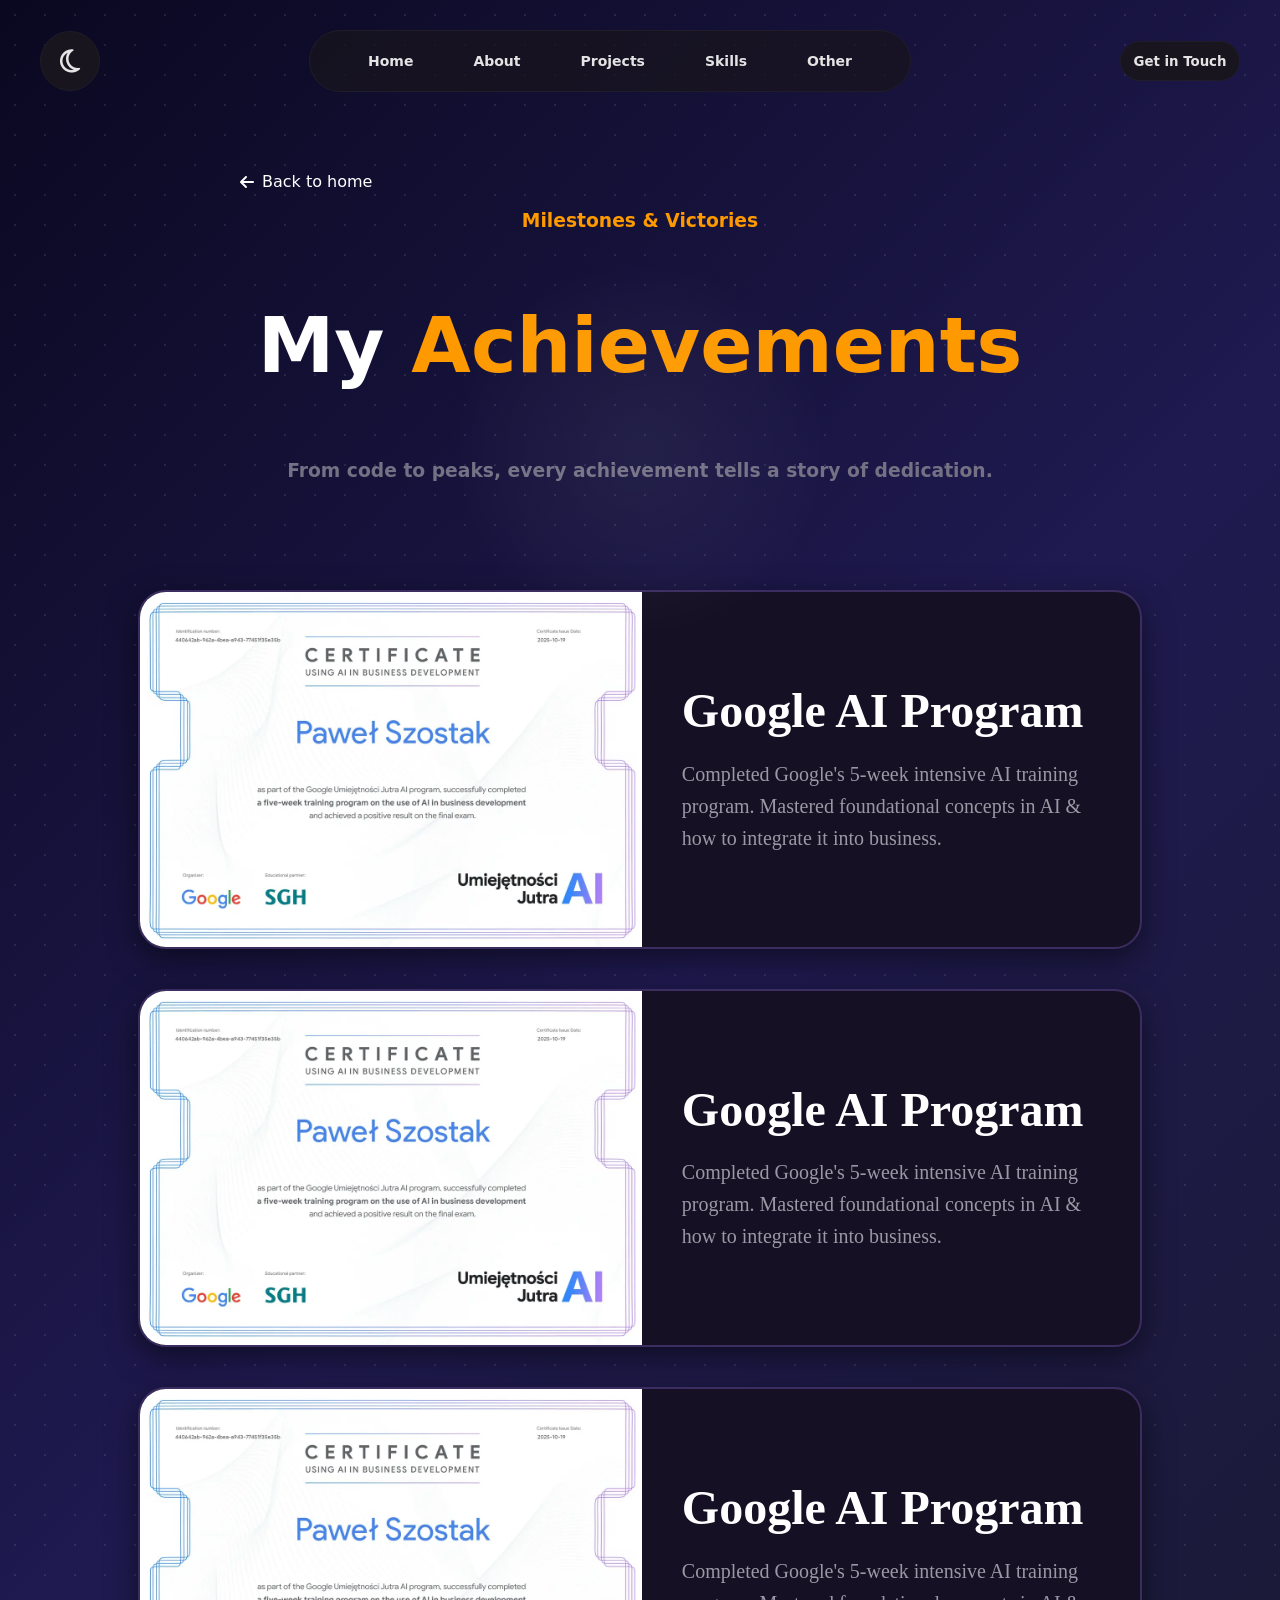
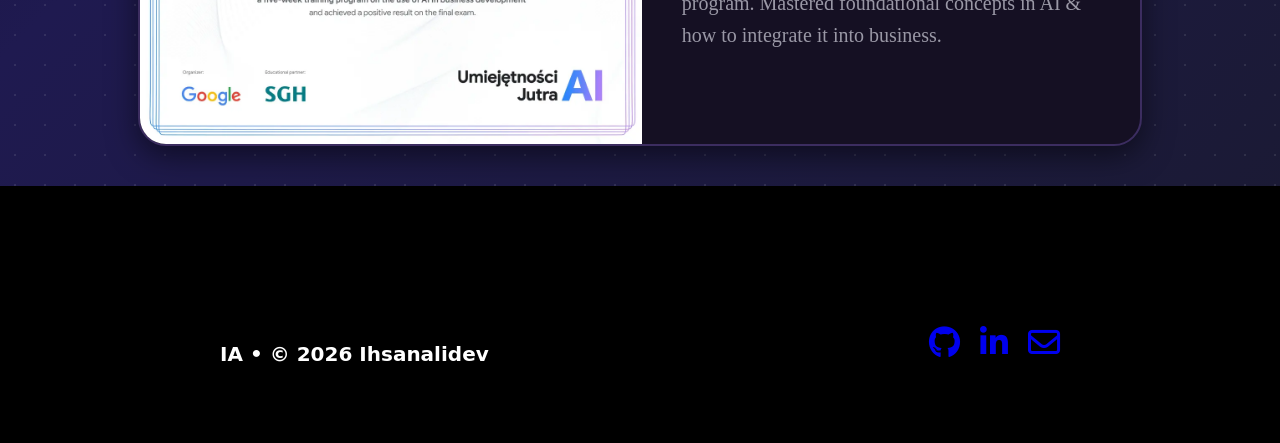
==== achievements.html @ 6170b072 "add page guestbook, achievement, my-links" ====
<!DOCTYPE html>
<html lang="en">
<head>
    <meta charset="UTF-8">
    <meta name="viewport" content="width=device-width, initial-scale=1.0">
    <title>Achievement | Ihsanalidev</title>
    <link rel="stylesheet" href="assets/css/style.css">
    <link rel="stylesheet" href="https://cdnjs.cloudflare.com/ajax/libs/font-awesome/6.5.1/css/all.min.css">
    <link rel="icon" type="image/png" href="assets/img/favicon.png">
</head>
<body>

    <my-header></my-header>
    
    <main>
        <div class="guestbook-title">
            <div class="button-back">
                <a href="index.html">
                    <i class="fa-solid fa-arrow-left"></i>
                    <p class="p-back-to-home">Back to home</p>
                </a>
            </div>
            <h3 class="h3-orange">Milestones & Victories</h3>
            <h1 class="h1-white">My <span class="h1-orange">Achievements</span></h1>
            <h3 class="h3-white">From code to peaks, every achievement tells a story of dedication.</h3>
        </div>

        <div class="achievement-card">
            <div class="achievement-img">
                <img src="assets/img/certificate1.webp" alt="Google AI Program Certificate">
            </div>

            <div class="achievement-content">
                <h1 class="achievement-title">Google AI Program</h1>
                <p class="achievement-desc">
                    Completed Google's 5-week intensive AI training program. 
                    Mastered foundational concepts in AI & how to integrate it into business.
                </p>
            </div>
        </div>

        <div class="achievement-card">
            <div class="achievement-img">
                <img src="assets/img/certificate1.webp" alt="Google AI Program Certificate">
            </div>

            <div class="achievement-content">
                <h1 class="achievement-title">Google AI Program</h1>
                <p class="achievement-desc">
                    Completed Google's 5-week intensive AI training program. 
                    Mastered foundational concepts in AI & how to integrate it into business.
                </p>
            </div>
        </div>

        <div class="achievement-card">
            <div class="achievement-img">
                <img src="assets/img/certificate1.webp" alt="Google AI Program Certificate">
            </div>

            <div class="achievement-content">
                <h1 class="achievement-title">Google AI Program</h1>
                <p class="achievement-desc">
                    Completed Google's 5-week intensive AI training program. 
                    Mastered foundational concepts in AI & how to integrate it into business.
                </p>
            </div>
        </div>
        
    </main>

    <my-footer></my-footer>

    <script src="assets/js/script.js"></script>
</body>
</html>
---- assets/css/style.css ----
/* ====================================================================== root ==================================================== */
:root {
  --primary-color: #160d29;
  --secondary-color: #18151e;
  --third-color: #e4e4e5;
  --forth-color: #201d28;

  --bg-grad-1: #0a0820;
  --bg-grad-2: #1f1a50;
  --bg-grad-3: #1a1a30;
  --dot-color: rgba(255, 255, 255, 0.3); 

  --button-size: 40px;
  --border-radius-circle: 50%;
  --font-family: Inter, system-ui, -apple-system, BlinkMacSystemFont, "Segoe UI", Roboto, sans-serif;
  /* --font-family2: "JetBrains Mono", "Courier New", monospace; */
  --font-family2: monospace;
  --font-size-small: 14px;
  --font-size-medium: 16px;
  --font-size-big: 20px;
  --font-size-header: 40px;
}

  /* 2. KETIKA DIKLIK (Memicu Class .light-mode Lewat JavaScript) */
body.light-mode {
  --primary-color: #DDDAF0;
  --secondary-color: #DDDBF1;
  --third-color: #18151e; 
  --forth-color: #b5b2cd;
  --bg-grad-1: #E2E0F4;
  --bg-grad-2: #ECEAF7;
  --bg-grad-3: #FFFFFF;
  --dot-color: rgba(0, 0, 0, 0.15); 
}

/* body.light-mode {
  --primary-color: #DDDAF0;            
  --secondary-color: #DDDBF1;         
  --third-color: #18151e;             
  --forth-color: #b5b2cd;              
} */

.center-text {
    text-align: center;
    align-items: center;
}
/* ====================================================================== body ==================================================== */
/* body {
    background-color: var(--primary-color);
    margin: 0;
    padding: 0;
} */

body {
    margin: 0;
    padding: 0;
    /* background:  */
        /* radial-gradient(circle, rgba(255,255,255,0.3) 1px, transparent 1px), */
        /* radial-gradient(circle, rgba(255,255,255,0.3) 0.5px, transparent 0.8px), */
        
        /* linear-gradient(135deg, #0f0c29, #302b63, #24243e); */
        /* linear-gradient(135deg, #0a0820, #1f1a50, #1a1a30); */


    background: 
        radial-gradient(circle, var(--dot-color) 0.5px, transparent 0.8px),
        linear-gradient(135deg, var(--bg-grad-1), var(--bg-grad-2), var(--bg-grad-3));


    /* background-size: 60px 60px, 100% 100%; */
    background-size: 30px 30px, 100% 100%;
    min-height: 100vh;
    position: relative;
}

body::before {
    content: '';
    position: fixed;
    width: 400px;
    height: 400px;
    border-radius: 50%;
    /* background: radial-gradient(
        circle, 
        rgba(255, 255, 255, 0.12) 0%, 
        rgba(255, 255, 255, 0.06) 50%,
        transparent 70%
    ); */
    /* background: radial-gradient(
    circle, 
    rgba(255, 255, 255, 0.08) 0%,     
    rgba(255, 255, 255, 0.04) 50%,   
    transparent 70%
    ); */
    background: radial-gradient(
    circle, 
    rgba(255, 255, 255, 0.05) 0%,
    rgba(255, 255, 255, 0.02) 50%,
    transparent 70%
    );
    pointer-events: none;
    transform: translate(-50%, -50%);
    z-index: 9999;
    left: var(--mouse-x, 50%);
    top: var(--mouse-y, 50%);
    /* transition: left 0.1s ease, top 0.1s ease; */
}
/* ====================================================================== header ==================================================== */
/* header {
    display: flex;
    justify-content: space-between;
    padding: 30px 40px;
} */

header {
    display: flex;
    justify-content: space-between;
    align-items: center;
    padding: 30px 40px;
    position: sticky;
    top: 0;
    z-index: 1000;
    /* background-color: var(--primary-color);  */
    background: transparent;
}
/* ====================================================================== button-dark-mode ==================================================== */
.button-dark-mode{
    width: 60px;
    height: 60px;
    background-color: var(--secondary-color);
    border: 1px solid var(--forth-color);
    border-radius: 50%;
    transition: transform 0.5s ease;
    cursor: pointer;
}
.fa-moon {
  color: var(--third-color);
}
.button-dark-mode:hover {
  transform: scale(1.1); 
}


/* ====================================================================== navbar ==================================================== */
/* .navbar-top{
    width: 600px;
    background-color: var(--secondary-color);
    border: 0.1px solid var(--forth-color);
    border-radius: 100px;
} */

.navbar {
    display: flex;   
    justify-content: center; 
    width: auto;
}

.navbar-top {
    width: 600px;
    /* background-color: var(--secondary-color); */
    background-color: rgba(24, 21, 30, 0.75);
    border: 0.1px solid var(--forth-color);
    border-radius: 100px;
}

.navbar-top ul {
    height: 60px;
    list-style: none;
    display: flex;
    justify-content: center;
    gap: 60px;
    margin: 0;
    padding: 0;
    align-items: center;
    cursor: pointer;
}

.navbar-top ul li a {
    text-decoration: none;
    color: var(--third-color);
    font-family: var(--font-family);
    font-weight: bold;
    font-size: var(--font-size-small);
}
.navbar-top ul li a:hover {
    color: white;
}
/* ====================================================================== cta ==================================================== */
/* .cta {
    display: flex;
    gap: 10px;
    width: 120px;
    height: 40px;
    margin: 0;
    padding: 10px;
    justify-content: center;
    align-items: center;
    color: var(--third-color);
    border: 1px solid var(--forth-color);
    border-radius: 50px;
    font-family: var(--font-family);
    font-weight: bold;
    cursor: pointer;
    transition: transform 0.5s ease;
    background-color: var(--secondary-color);
}

.cta:hover {
    color: white;
    transform: scale(1.1); 
} */

.openContactBtn {
    display: flex;
    gap: 10px;
    width: 120px;
    height: 40px;
    margin: 0;
    padding: 10px;
    justify-content: center;
    align-items: center;
    color: var(--third-color);
    border: 1px solid var(--forth-color);
    border-radius: 50px;
    font-family: var(--font-family);
    font-weight: bold;
    cursor: pointer;
    transition: transform 0.5s ease;
    background-color: var(--secondary-color);
}

.openContactBtn:hover {
    color: white;
    transform: scale(1.1); 
}




.modal-overlay {
    display: none; 
    position: fixed;
    top: 0;
    left: 0;
    width: 100%;
    height: 100%;
    background-color: rgba(0, 0, 0, 0.6); 
    backdrop-filter: blur(5px); 
    z-index: 9999; 
    justify-content: center;
    align-items: center;
}

.modal-content {
    background-color: var(--secondary-color);
    color: var(--third-color); 
    padding: 20px;
    border-radius: 16px;
    max-width: 400px;
    width: 100%;
    position: relative;
    border-radius: 50px;
    /* Animasi muncul halus */
    animation: fadeIn 0.3s ease-in-out;
}

.modal-content h2 {
    color: var(--third-color);
    font-weight: bold;
    font-size: 30px;
    font-family: var(--font-family);
}

.modal-content p {
    color: var(--third-color);
    font-family: var(--font-family);
    padding: 0px 0px 20px 0px;
}

.close-btn {
    position: absolute;
    top: 20px;       /* Jarak dari atas cetakan modal */
    right: 20px;     /* Jarak dari kanan cetakan modal (membuatnya ke kanan) */
    font-size: 24px;  /* Memperbesar ukuran tanda silang jika dirasa kekecilan */
    cursor: pointer;
    color: var(--third-color); /* Mengikuti warna teks tema Anda */
    opacity: 0.7;
    transition: opacity 0.2s ease, color 0.2s ease;
    padding: 20px;
}

.modal-options {
    display: flex;
    gap: 10px;
    justify-content: space-around;
    padding: 0px 0px 20px 0px;
}

.card-call {
    width: 120px;
    height: auto;
    border: 1px solid white;
    border-radius: 20px;
    padding: 20px;
    cursor: pointer;
}

.card-call h4 {
    font-size: 16px;
}

.card-call p {
    font-size: 14px;
}

.card-email {
    width: 120px;
    height: auto;
    border: 1px solid white;
    border-radius: 20px;
    padding: 20px;
    cursor: pointer;
}

.card-email h4 {
    font-size: 16px;
}

.card-email p {
    font-size: 14px;
}

@keyframes fadeIn {
    from { opacity: 0; transform: scale(0.95); }
    to { opacity: 1; transform: scale(1); }
}

.email-link {
  text-decoration: none;
  color: inherit;
  display: block;
}

/* ===================================================================== text-gradient ==================================================== */
/* .text-gradient {
    background-image: linear-gradient(to right, #6366f1, #a855f7, #ec4899);
    -webkit-background-clip: text;
    background-clip: text;
    -webkit-text-fill-color: transparent;
    text-fill-color: transparent;
    font-weight: bold;
} */
.my-name {
    display: flex;
    justify-content: center;
    font-family: var(--font-family);
}
.text-shimmer {
    background-image: linear-gradient(
        120deg, 
        #6366f1 30%, 
        rgba(255, 255, 255, 0.8) 40%,
        rgba(255, 255, 255, 0.8) 50%, 
        #a855f7 60%, 
        #ec4899 80%
    );
    
    background-size: 200% auto;
    -webkit-background-clip: text;
    background-clip: text;
    -webkit-text-fill-color: transparent;
    /* text-fill-color: transparent; */
    font-weight: bold;
    animation: shimmer 10s linear infinite;
}

@keyframes shimmer {
    0% {
        background-position: 200% center;
    }
    100% {
        background-position: -200% center;
    }
}
/* ================================================================= scroll-indicator ================================================ */
.scroll-indicator {
    display: flex;
    flex-direction: column;
    align-items: center;   
    justify-content: center;
    gap: 12px;              
    color: rgb(154, 145, 145); 
    font-family: var(--font-family);
    font-size: var(--font-size-small);
    /* font-weight: bold; */
    margin-top: 50px;   
    font-size: 12px;        
    animation: bounce 2s ease-in-out infinite;    
}

@keyframes bounce {
    0%, 100% {
        transform: translateY(0);
    }
    50% {
        transform: translateY(12px);
    }
}
/* =============================================================== about ======================================================== */
/* .about-section {
    padding: 140px;
}

.my-full-name {
    background-color: #232326;
    padding: 20px 40px;
    width: 250px;
    height: 120px;
    border: 1px solid #212027;
    border-radius: 50px;
}
.glow-text {
    color: white;
    text-shadow: 0 0 5px #fff,
               0 0 10px #fff,
               0 0 20px #ffff;
    text-align: center;
    font-family: var(--font-family);
    font-weight: bold;
} */
 .container-about {
    padding: 100px 0px 0px 0px;

    max-width:1000px;
    margin:auto;

    display:grid;
    grid-template-columns: repeat(12, 1fr);
    grid-auto-rows: 180px;
    gap:20px;
}

.card-about {
    background: rgba(255,255,255,0.05);
    backdrop-filter: blur(20px);
    border:1px solid rgba(255,255,255,0.08);
    border-radius:30px;
    padding:10px;
    overflow:hidden;
    transition: .3s;

    font-family: var(--font-family);
}

/* .card-about:hover{
    transform: translateY(-5px);
    border-color:#8b5cf6;
} */

.intro{
    grid-column: span 4;

    background-color: #232326;
    /* padding: 20px 40px; */
    /* width: 250px; */
    /* height: 120px; */
    border: 1px solid #212027;
    border-radius: 50px;


    display: flex;
    flex-direction: column;
    align-items: center;
    justify-content: center;
}

.intro h4 {
    font-size: 20px;   
    color: #ffffff;
    margin-bottom: 8px; 
    font-family: var(--font-family);    
}

.intro p {
    font-size: 16px;   
    color: #a1a1aa;      
    line-height: 1.5;  
    text-align: center;  
    font-family: var(--font-family);  
}

.glow-text {
    color: white;
    text-shadow: 0 0 5px #fff,
               0 0 10px #fff,
               0 0 20px #ffff;
    text-align: center;
    font-family: var(--font-family);
    font-weight: bold;
} 

.top-info{
    background-color: #232326;
    grid-column: span 8;
    text-align: center;
    padding: 20px;
}

.mini-cards {
    padding: 20px;
    display: flex;
    gap: 5px;
    justify-content: space-between;
    font-family: var(--font-family);
}

.mini-card-1{
    height: 200px;
    width: 200px;
    border: 1px solid gray;
    border-radius: 20px;


    transition: transform 0.3s ease, box-shadow 0.3s ease;
}

.mini-card-1:hover {
  transform: translate(-10px, -50px);
  box-shadow: -6px -6px 20px rgba(255, 255, 255, 0.08);
}

.mini-card-1 h4 {
    color: white;
}

.mini-card-1 p {
    color: gray;
    font-size: 12px;
}

.mini-card-2{
    height: 200px;
    width: 200px;
    border: 1px solid gray;
    border-radius: 20px;
    transition: transform 0.3s ease, box-shadow 0.3s ease;
}

.mini-card-2:hover {
  transform: translate(-0px, -50px);
  box-shadow: -6px -6px 20px rgba(255, 255, 255, 0.08);

}

.mini-card-2 h4 {
    color: white;
}

.mini-card-2 p {
    color: gray;
    font-size: 12px;
}

.mini-card-3{
    height: 200px;
    width: 200px;
    border: 1px solid gray;
    border-radius: 20px;
    transition: transform 0.3s ease, box-shadow 0.3s ease;
}

.mini-card-3:hover {
  transform: translate(10px, -50px);
  box-shadow: -6px -6px 20px rgba(255, 255, 255, 0.08);
}

.mini-card-3 h4 {
    color: white;
}

.mini-card-3 p {
    color: gray;
    font-size: 12px;
}

.button-hover-to-read-more {
    border: 1px solid darkmagenta;
    border-radius: 20px;
    font-family: var(--font-family);
    font-size: 8px;
    padding: 10px;
    color: darkmagenta;
}

.mindset{
    padding: 20px;
    background-color: #232326;
    grid-column: span 4;
    grid-row: span 3;
}

.mindset h2{
    color: white;
}

.mindset p{
    color: gray;
}

.profile{
    grid-column: span 4;
    grid-row: span 2;
    padding:0;
}

.profile img{
    width:100%;
    height:100%;
    object-fit:cover;
}

.craft{
    padding: 20px;
    background-color: #232326;
    grid-column: span 4;
    grid-row: span 3;
    color: gray;
}

.craft h2{
    color: white;
    margin-bottom: 20px;
}

.craft p{
    color: gray;
    margin-bottom: 20px;
}

/* .location{
    background-color: #232326;
    grid-column: span 4;
    grid-row: span 1;
    color: gray;
} */
.location {
  position: relative;
  overflow: hidden;
  border-left: 3px solid #a78bfa;
  padding: 20px 28px;

  
  background-color: #232326;
    grid-column: span 4;
    grid-row: span 1;
    color: gray;
}

.location-map-bg {
  position: absolute;
  inset: 0;
  background-image: url('https://upload.wikimedia.org/wikipedia/commons/thumb/8/80/World_map_-_low_resolution.svg/1200px-World_map_-_low_resolution.svg.png');
  background-size: 200%;
  background-position: 72% 55%;
  opacity: 0.15;
  filter: grayscale(1) invert(1);
  pointer-events: none;
}

.location-content {
  position: relative;
  font-family: monospace;
}

.location h2 {
  font-size: 20px;
  font-weight: 700;
  color: #ffffff;
  letter-spacing: 1.5px;
  margin: 0 0 6px;
}

.location-coords {
  font-size: 13px;
  color: #9ca3af;
  margin: 0 0 6px;
}

.location-tz {
  font-size: 13px;
  color: #a78bfa;
  margin: 0;
}






/* mobile */
@media(max-width:900px){
    .container{
        grid-template-columns:1fr;
        grid-auto-rows:auto;
    }

    .card{
        grid-column: span 1 !important;
        grid-row: span 1 !important;
        min-height:250px;
    }
}
/* ============== marquee / infinite scroll ============== */
.tech-stack {
  width: 100%;
  padding: 10px 0;
  margin: 50px 0px;
  background: #0d1117;
  overflow: hidden;
}

.marquee {
  width: 100%;
  overflow: hidden;
  position: relative;
}

.marquee-content {
  display: flex;
  width: max-content;
  gap: 50px;
  animation: scrollLeft 20s linear infinite;
}

.item {
  display: flex;
  align-items: center;
  gap: 10px;
  color: white;
  font-weight: 600;
  white-space: nowrap;
}

.item img {
  width: 10px;
  height: 10px;
  object-fit: contain;
}

/* animasi */
@keyframes scrollLeft {
  from {
    transform: translateX(0);
  }
  to {
    transform: translateX(-50%);
  }
}

.marquee::before,
.marquee::after {
  content: "";
  position: absolute;
  top: 0;
  width: 80px;
  height: 100%;
  z-index: 2;
}

.marquee::before {
  left: 0;
  background: linear-gradient(to right, #0d1117, transparent);
}

.marquee::after {
  right: 0;
  background: linear-gradient(to left, #0d1117, transparent);
}
/* ============== ping dot ============== */
.ping-dot {
  width: 12px;
  height: 12px;
  background: #00d26a;
  border-radius: 50%;
  position: relative;
  display: inline-block;
  margin: 0px 10px 0px 0px;
}

/* lingkaran luar */
.ping-dot::before {
  content: "";
  position: absolute;
  inset: 0;
  border-radius: 50%;
  background: rgba(0, 210, 106, 0.5);
  animation: pulse 1.8s infinite;
}

/* animasi */
@keyframes pulse {
  0% {
    transform: scale(1);
    opacity: 0.8;
  }

  70% {
    transform: scale(3);
    opacity: 0;
  }

  100% {
    transform: scale(3);
    opacity: 0;
  }
}

/* ============== 3D Carousel ============== */
#cx-wrap {
  display: flex;
  flex-direction: column;
  align-items: center;
  gap: 16px;
  padding: 2rem;
}

#cx-stage {
  position: relative;
  width: 100px;
  height: 140px;
  perspective: 800px;
}

.cx-card {
  position: absolute;
  inset: 0;
  border-radius: 16px;
  overflow: hidden;
  border: 2px solid transparent;
  transition: all 0.6s ease;
}

.cx-card img {
  width: 100%;
  height: 100%;
  object-fit: cover;
  filter: brightness(0.75);
  display: block;
}

.cx-card .cx-label {
  position: absolute;
  bottom: 0; left: 0; right: 0;
  padding: 10px 14px 14px;
  background: linear-gradient(transparent, rgba(0,0,0,0.85));
  color: #fff;
  font-size: 15px;
  font-weight: 600;
  text-transform: uppercase;
  letter-spacing: 1px;
}

.cx-card.cx-center {
  transform: translateX(0) scale(1);
  opacity: 1;
  z-index: 3;
  border-color: #a78bfa;
}

.cx-card.cx-left {
  transform: translateX(-70px) scale(0.82) translateZ(-60px) rotateY(18deg);
  opacity: 0.5;
  z-index: 2;
}

.cx-card.cx-right {
  transform: translateX(70px) scale(0.82) translateZ(-60px) rotateY(-18deg);
  opacity: 0.5;
  z-index: 2;
}

.cx-card.cx-hide {
  transform: scale(0.6) translateZ(-120px);
  opacity: 0;
  z-index: 1;
}

#cx-dots {
  display: flex;
  gap: 8px;
}

.cx-dot {
  width: 7px;
  height: 7px;
  border-radius: 50%;
  background: rgba(167,139,250,0.2);
  border: 1.5px solid rgba(167,139,250,0.5);
  cursor: pointer;
  transition: all 0.3s;
}

.cx-dot.cx-on {
  background: #a78bfa;
  transform: scale(1.3);
}

#cx-bar-wrap {
  width: 160px;
  height: 3px;
  background: rgba(167,139,250,0.2);
  border-radius: 2px;
  overflow: hidden;
}

#cx-bar {
  height: 100%;
  width: 0%;
  background: #a78bfa;
  border-radius: 2px;
}

#cx-controls {
  display: flex;
  gap: 10px;
}

#cx-controls button {
  width: 36px;
  height: 36px;
  border-radius: 50%;
  border: 1px solid rgba(167,139,250,0.4);
  background: transparent;
  color: #a78bfa;
  font-size: 16px;
  cursor: pointer;
}

#cx-controls button:hover {
  background: rgba(167,139,250,0.15);
}


/* =============================================================== projects ======================================================== */
.projects-section {
    font-family: var(--font-family);
    color: var(--third-color);
    padding: 80px;
}

.container-cards {
    display: grid;
    grid-template-columns: 1fr 1fr;
    gap: 40px;
}

.project-title {
    text-align: center;
    color: var(--third-color);
}

.name-card-mono {
    font-family: var(--font-family2);
    color: var(--third-color);
}

.card-1 {
    display: flex;
    flex-direction: column;
    align-items: center;
    justify-content: space-between;

    box-sizing: border-box;
    min-width: 450px;
    min-height: 350px; /* ganti dari height */
    padding: 40px;

    background: linear-gradient(135deg, #e67e22, #d35400);
    border-radius: 40px;
    color: white;
    border: 3px solid #1a1a1a;
}

.card-text {
    font-family: var(--font-family);
    font-size: 18px;
    /* text-align: center;         */
    margin: 0 0 15px 0;


    width: 100%;
    overflow-wrap: break-word;
}

.img-project1 {
    /* width: 400px;
    height: 300px; */
    width: 100%;
    max-width: 100%;
    height: auto;
    object-fit: contain;
    transition: transform 0.7s ease;


    align-items: center;
    transition: transform 0.7s ease;
}

.img-project1:hover {
    transform: scale(1.1);
}

.img-project2 {
    /* width: 400px;
    height: 300px; */
    width: 100%;
    max-width: 100%;
    height: auto;
    object-fit: contain;
    transition: transform 0.7s ease;


    align-items: center;
    transition: transform 0.7s ease;
    border-radius: 20px;
}

.img-project2:hover {
    transform: scale(1.1);
}

.img-project3 {
    /* width: 400px;
    height: 300px; */
    width: 100%;
    max-width: 100%;
    height: auto;
    object-fit: contain;
    transition: transform 0.7s ease;


    align-items: center;
    transition: transform 0.7s ease;
    border-radius: 20px;
}

.img-project3:hover {
    transform: scale(1.1);
}

.img-project4 {
    /* width: 400px;
    height: 300px; */
    width: 100%;
    max-width: 100%;
    height: auto;
    object-fit: contain;
    transition: transform 0.7s ease;


    align-items: center;
    transition: transform 0.7s ease;
    border-radius: 20px;
}

.img-project4:hover {
    transform: scale(1.1);
}

.img-project7 {
    /* width: 400px;
    height: 300px; */
    width: 100%;
    max-width: 100%;
    height: auto;
    object-fit: contain;
    transition: transform 0.7s ease;


    align-items: center;
    transition: transform 0.7s ease;
    border-radius: 20px;
}

.img-project7:hover {
    transform: scale(1.1);
}

.tech-stack-project{
    display: flex;
    flex-wrap: wrap;
    margin: 20px 0;
    padding: 10px;
    /* border: 1px solid gray; */
    border-radius: 50px;
    /* background-color: rgba(24, 21, 30, 0.75); */
    gap: 5px;
}

.tech-stack-project span {
    font-family: var(--font-family2);
    font-size: var(--font-size-small);
    color: lightgray;
    padding: 6px 16px; 
    border: 1px solid var(--forth-color); 
    border-radius: 50px; 
    background-color: rgba(24, 21, 30, 0.75);
    display: inline-block;
}

.card-2 {
    /* width: 450px;
    height: 350px;
    padding: 10px;
    border-radius: 30px;
    border: 1px solid white;

    background: linear-gradient(135deg, #16a085, #12876f); 
    border-radius: 40px; 
    padding: 40px;  
    color: white;    
    border: 3px solid #1a1a1a;
    box-shadow: 0 4px 6px rgba(0, 0, 0, 0.1); */
    
    display: flex;
    flex-direction: column;
    align-items: center;
    justify-content: space-between;

    box-sizing: border-box;
    min-width: 450px;
    min-height: 350px; /* ganti dari height */
    padding: 40px;

    background: linear-gradient(135deg, #16a085, #12876f); 
    border-radius: 40px;
    color: white;
    border: 3px solid #1a1a1a;

}
.card-3 {
    /* width: 450px;
    height: 350px;
    padding: 10px;
    border-radius: 30px;
    border: 1px solid white;

    background: linear-gradient(135deg, #a55eea, #fd79a8);
    border-radius: 40px;
    padding: 40px;
    color: white;
    border: 3px solid #1a1a1a;  */

    display: flex;
    flex-direction: column;
    align-items: center;
    justify-content: space-between;

    box-sizing: border-box;
    min-width: 450px;
    min-height: 350px; /* ganti dari height */
    padding: 40px;

    background: linear-gradient(135deg, #a55eea, #fd79a8);
    border-radius: 40px;
    color: white;
    border: 3px solid #1a1a1a;

}
.card-4 {
    /* width: 450px;
    height: 350px;
    padding: 10px;
    border-radius: 30px;
    border: 1px solid white;

    background: linear-gradient(135deg, #0984e3, #00cec9);
    border-radius: 40px;
    padding: 40px;
    color: white;
    border: 3px solid #1a1a1a; */

    display: flex;
    flex-direction: column;
    align-items: center;
    justify-content: space-between;

    box-sizing: border-box;
    min-width: 450px;
    min-height: 350px; /* ganti dari height */
    padding: 40px;

    background: linear-gradient(135deg, #0984e3, #00cec9);
    border-radius: 40px;
    color: white;
    border: 3px solid #1a1a1a;
}

.card-5 {
    /* width: 450px;
    height: 350px;
    padding: 10px;
    border-radius: 30px;
    border: 1px solid white;

    background: linear-gradient(135deg, #0984e3, #00cec9);
    border-radius: 40px;
    padding: 40px;
    color: white;
    border: 3px solid #1a1a1a; */

    display: flex;
    flex-direction: column;
    align-items: center;
    justify-content: space-between;

    box-sizing: border-box;
    min-width: 450px;
    min-height: 350px; /* ganti dari height */
    padding: 40px;

    background: linear-gradient(135deg, #e67e22, #d35400);
    border-radius: 40px;
    color: white;
    border: 3px solid #1a1a1a;
}

.card-6 {
    /* width: 450px;
    height: 350px;
    padding: 10px;
    border-radius: 30px;
    border: 1px solid white;

    background: linear-gradient(135deg, #0984e3, #00cec9);
    border-radius: 40px;
    padding: 40px;
    color: white;
    border: 3px solid #1a1a1a; */

    display: flex;
    flex-direction: column;
    align-items: center;
    justify-content: space-between;

    box-sizing: border-box;
    min-width: 450px;
    min-height: 350px; /* ganti dari height */
    padding: 40px;

    background: linear-gradient(135deg, #16a085, #12876f); 
    border-radius: 40px;
    color: white;
    border: 3px solid #1a1a1a;
}

.card-7 {
    /* width: 450px;
    height: 350px;
    padding: 10px;
    border-radius: 30px;
    border: 1px solid white;

    background: linear-gradient(135deg, #0984e3, #00cec9);
    border-radius: 40px;
    padding: 40px;
    color: white;
    border: 3px solid #1a1a1a; */

    display: flex;
    flex-direction: column;
    align-items: center;
    justify-content: space-between;

    box-sizing: border-box;
    min-width: 450px;
    min-height: 350px; /* ganti dari height */
    padding: 40px;

    background: linear-gradient(135deg, #a55eea, #fd79a8);
    border-radius: 40px;
    color: white;
    border: 3px solid #1a1a1a;
}

/* .explore-my-github {
    display: flex;
    justify-content: center;
    align-items: center;  
    gap: 12px;

    padding: 40px;
    font-family: var(--font-family);
    font-size: 18px;
    transition: transform 20s ease;
    cursor: pointer;
}

.explore-my-github:hover i {
    transform: translate(4px, -4px);
} */

.explore-my-github {
    display: flex;             
    justify-content: center;   
    align-items: center;       
    padding: 40px;
}

.explore-my-github a {
    display: flex;
    align-items: center;
    gap: 12px; 
    
    font-family: var(--font-family);
    font-size: 18px;
    color: var(--third-color); 
    text-decoration: none;    
    cursor: pointer;
    
    /* transition: transform 30s ease;  */
    /* transition: transform 0.5s cubic-bezier(0.25, 1, 0.5, 1); */
    transition: transform 0.8s cubic-bezier(0.7, 0, 0.3, 1);

    will-change: transform;
    -webkit-font-smoothing: antialiased;
    backface-visibility: hidden;
}

.explore-my-github a:hover i {
    /* transform: translate(6px, -6px);  */
    transform: translate(5px, -5px); 
}

.explore-my-github a p {
    margin: 0;
}

/* ============================================================= 3D Sphere ====================================================*/
html {
  scroll-behavior: smooth;
}

.sphere-container {
  width: 500px;
  height: 500px;
  margin: auto;
  display: flex;
  justify-content: center;
  align-items: center;
}

#myCanvas {
  width: 100%;
  height: 100%;
}

#tags {
  visibility: hidden;
  position: absolute;
}

#tags img {
  width: 30px;
  height: 30px;
}
/* ================================================================== skills =========================================================== */
.skills-section {
    font-family: var(--font-family);
    color: white;
    padding: 80px;
}
/* ================================================================== other =========================================================== */
.other-section {
    font-family: var(--font-family);
    color: white;
    padding: 80px;
}

.cards3 {
    display: grid;
    grid-template-columns: 1fr 1fr 1fr;
    justify-content: space-evenly;
    gap: 40px;
    padding: 60px 0;
}

.cards3 a {
    font-style: none;
    text-decoration: none;
    color: white;
}

.guestbook-card {
    border: 1px solid gray;
    padding: 20px;
    background-color: rgba(24, 21, 30, 0.75);
    border-radius: 30px;
    transition: transform 0.5s ease;
}

.guestbook-card:hover {
    transform: scale(1.2);
}

.achievements-card {
    border: 1px solid gray;
    padding: 20px;
    background-color: rgba(24, 21, 30, 0.75);
    border-radius: 30px;
    transition: transform 0.5s ease;
}

.achievements-card:hover {
    transform: scale(1.2);
}

.mylink-card {
    border: 1px solid gray;
    padding: 20px;
    background-color: rgba(24, 21, 30, 0.75);
    border-radius: 30px;
    transition: transform 0.5s ease;
}

.mylink-card:hover {
    transform: scale(1.2);
}

.icon-card1 {
    background-color: #0a0a0f;
    text-align: center;
    border-radius: 20px;
    border: 2px solid #9d4cff;
    padding: 20px;
    width: fit-content;
    justify-self: center;
}

.icon-card2 {
    background-color: #0a0a0f;
    text-align: center;
    border-radius: 20px;
    border: 2px solid #ff8400;
    padding: 20px;
    width: fit-content;
    justify-self: center;
}

.icon-card3 {
    background-color: #0a0a0f;
    text-align: center;
    border-radius: 20px;
    border: 2px solid #00a1ee;
    padding: 20px;
    width: fit-content;
    justify-self: center;
}

.card1 {
    color: #9d4cff;
    text-align: center;
}

.card2 {
    color: #ff8400;
    text-align: center;
}

.card3 {
    color: #00a1ee;
    text-align: center;
}

.description-card1 {
    text-align: center;
}

.description-card2 {
    text-align: center;
}

.description-card3 {
    text-align: center;
}
/* ================================================================== footer =========================================================== */
.container-footer {
    display: flex;
    justify-content: space-around;
    gap: 80px;
    background-color: black;
    padding: 120px 40px 40px 40px;
}
.text-copyright {
    padding: 20px;
}

.footer-text {
    font-family: var(--font-family);
    font-size: var(--font-size-big);
    color: white;
}

.icon-footer {
    display: flex;
    padding: 20px;
    color: white;
    justify-content: space-around;
    gap: 20px;
    transition: transform 0.5s ease;
}

.fa-github:hover {
    transform: scale(1.1);
}

.fa-linkedin-in:hover {
    transform: scale(1.1);
}

.fa-envelope:hover {
    transform: scale(1.1);
}

/* ================================================================== guestbook =========================================================== */
/* .guestbook-title {
    padding: 50px 40px; 
    text-align: center; 
    color: var(--third-color); 
    font-family: var(--font-family);
} */

.guestbook-title {
    padding: 50px 40px; 
    text-align: center; 
    color: var(--third-color); 
    font-family: var(--font-family);
    display: flex;
    flex-direction: column;
}

.button-back {
    display: flex;
}

.button-back a {
    display: flex;  
    flex-direction: row;
    align-items: center; 
    gap: 8px;          
    
    text-decoration: none; 
    color: white;
}

.button-back p {
    margin: 0;
    color: white;
}

.guestbook-title a {
    text-decoration: none;  
    align-self: flex-start;  
    text-align: left;
    padding-left: 200px;    
}

.h3-purple {
    color: #6A3EBC;
    padding: 0px 0px 0px 0px;
    font-family: var(--font-family);
}

.h1-white {
    color: white;
    font-size: 77px;
    font-family: var(--font-family);
}

.h1-purple {
    color: #6A3EBC;
    font-size: 77px;
    font-family: var(--font-family);
}

.h3-white {
    color: #747185;
    font-family: var(--font-family);
}

.div-signin {
    display: flex; 
    flex-direction: column;
    margin: 0px auto;    
    width: 800px;
    height: 200px;
    background-color: #201937;
    border: 2px solid #3C2D60;
    border-radius: 20px;
    justify-content: center; 
    align-items: center;  
    gap: 15px;      
}

.wrapper-tombol {
    display: flex;
    flex-direction: row; 
    gap: 20px;
}

.signin-github, .signin-google {
    display: inline-flex; 
    padding: 15px 30px; 
    align-items: center;  
    gap: 10px;          
    color: white;       
    border: 1px solid black;
    border-radius: 10px;
    background-color: #191721;
    cursor: pointer;
}

.signin-github h4, .signin-google h4 {
    margin: 0;
}

.comment-section {
    display: flex;
    flex-direction: column;
    gap: 20px;             
    width: 800px;
    margin: 50px auto;    
}

.comment-1, .comment-2, .comment-3, .comment-4 {
    display: flex;
    flex-direction: row;     
    align-items: flex-start;  
    gap: 20px;             
    background-color: #151023; 
    border: 2px solid #3C2D60; 
    border-radius: 20px;
    padding: 20px;
    
    transition: background-color 0.3s ease, box-shadow 0.3s ease;
}

.comment-1:hover, .comment-2:hover, .comment-3:hover, .comment-4:hover {
    background-color: #251b3d; 
    border-color: #523e82; 
    
    box-shadow: 0px 0px 25px 2px rgba(110, 67, 219, 0.4);
}

.namedate-comment {
    display: flex;
    flex-direction: column;  
    gap: 10px;               
    width: 100%;           
}

/* 4. BARIS NAMA & TANGGAL */
.name-date {
    display: flex;
    flex-direction: row;     
    align-items: center;     
    gap: 15px;        
}

.name-date h4, 
.name-date h5, 
.user-comment p {
    margin: 0;              
    text-align: left;        
}

.name-date h4 {
    font-size: 1.1rem;
    font-weight: bold;
}

.h5-comment {
    font-size: 0.85rem;
    color: #75747A !important; 
}

.color-comment {
    color: #C8C8CB;
}

.img-template {
    width: 50px;
    height: 50px;
    border-radius: 50%; 
    overflow: hidden; 
    flex-shrink: 0;     
}

.img-template img {
    width: 100%;
    height: 100%;
    object-fit: cover; 
}
/* ================================================================== achievements =========================================================== */
.h3-orange {
    color: #FE9A00;
    padding: 0px 0px 0px 0px;
    font-family: var(--font-family);
}

.h1-orange {
    color: #FE9A00;
    font-size: 77px;
    font-family: var(--font-family);
}

.achievement-card {
    display: flex;
    flex-direction: row;      
    align-items: center;      
    background-color: #151023; 
    border: 2px solid #3C2D60;  
    border-radius: 28px; 
    width: 1000px;           
    max-width: 100%;
    margin: 40px auto;    
    overflow: hidden;         
    box-shadow: 0px 10px 30px rgba(0, 0, 0, 0.5);
}

.achievement-img {
    flex: 1.2;              
    width: 100%;
    height: 100%;
    display: flex;
}

.achievement-img img {
    width: 100%;
    height: auto;
    object-fit: cover;     
    display: block;
}

.achievement-content {
    flex: 1;               
    padding: 40px;        
    display: flex;
    flex-direction: column;  
    gap: 20px;             
    text-align: left;    
}

.achievement-title {
    color: #ffffff;         
    font-size: 3rem;       
    font-weight: 700;
    margin: 0;              
    line-height: 1.1;      
}

/* STYLE DESKRIPSI */
.achievement-desc {
    color: #9A98A6;          
    font-size: 1.25rem;   
    line-height: 1.6;       
    margin: 0;              
}

.achievement-card {
    transition: transform 0.3s ease, box-shadow 0.3s ease, border-color 0.3s ease;
}

.achievement-card:hover {
    transform: translateY(-5px); 
    border-color: #523e82;    
    box-shadow: 0px 15px 35px rgba(110, 67, 219, 0.25);
}
/* ================================================================== my-links =========================================================== */
/* .social-list-container {
    display: flex;
    flex-direction: column;
    gap: 16px; 
    width: 850px; 
    max-width: 90%; 
} */
.social-list-container {
    display: flex;
    flex-direction: column;
    gap: 16px;
    width: 850px; 
    max-width: 90%; 

    margin: 40px auto; 
}

.social-link-item {
    display: flex;
    flex-direction: row;
    justify-content: space-between; 
    align-items: center;
    background-color: #151023; 
    border: 1px solid #1f1a30;
    border-radius: 20px;
    padding: 16px 24px;
    text-decoration: none; 

    transition: background-color 0.3s ease, border-color 0.3s ease, transform 0.2s ease;
}

.social-left-content {
    display: flex;
    flex-direction: row;
    align-items: center;
    gap: 20px; 
}

.icon-badge {
    display: flex;
    justify-content: center;
    align-items: center;
    width: 48px;
    height: 48px;
    border: 2px solid #00a2ff; 
    border-radius: 14px; 
    background-color: transparent;
    color: #00a2ff;
    font-size: 1.4rem; 
}

.social-name {
    color: #ffffff;
    font-size: 1.6rem;
    font-weight: 600;
    letter-spacing: 0.5px;
}

.icon-redirect {
    color: #5c596b; 
    font-size: 1.1rem;
    transition: color 0.3s ease;
}

.social-link-item:hover {
    background-color: #1c1530; 
    border-color: #31274c; 
    transform: translateX(4px); 
}

.social-link-item:hover .icon-redirect {
    color: #ffffff; 
}
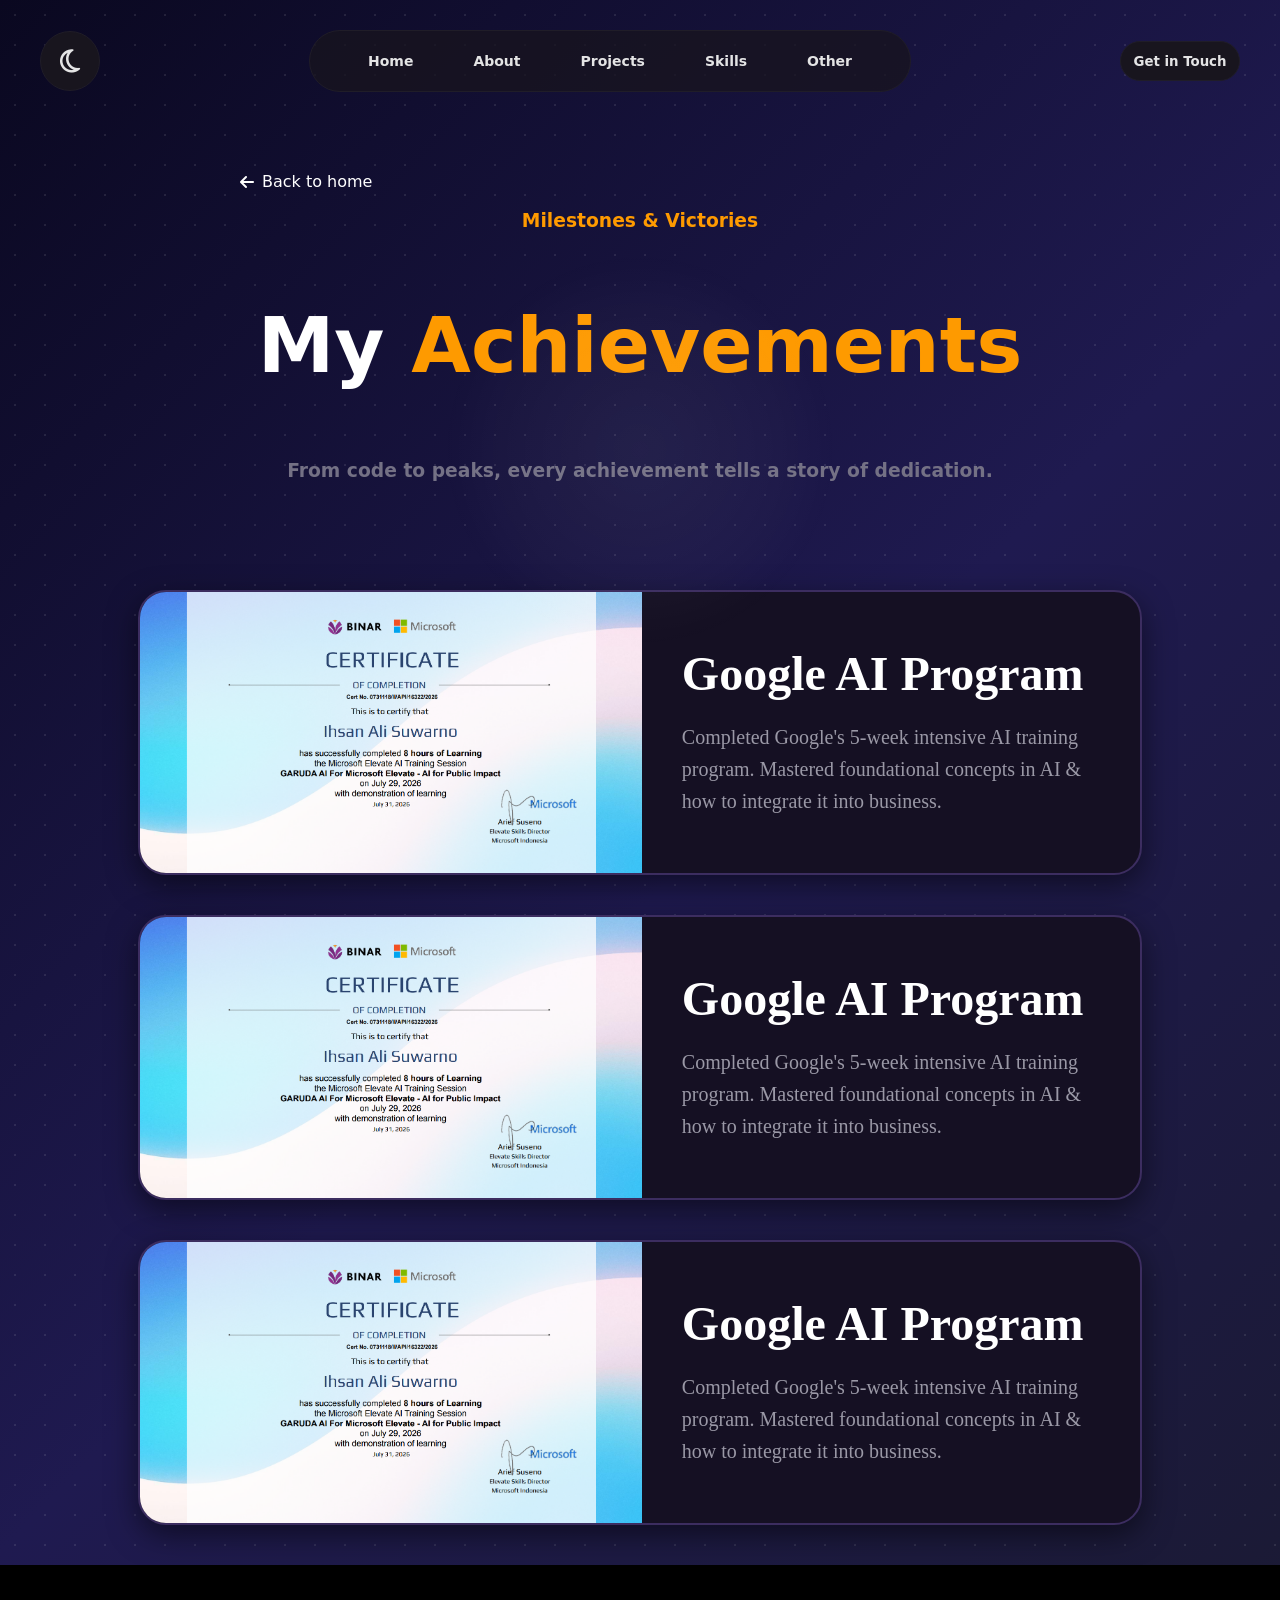
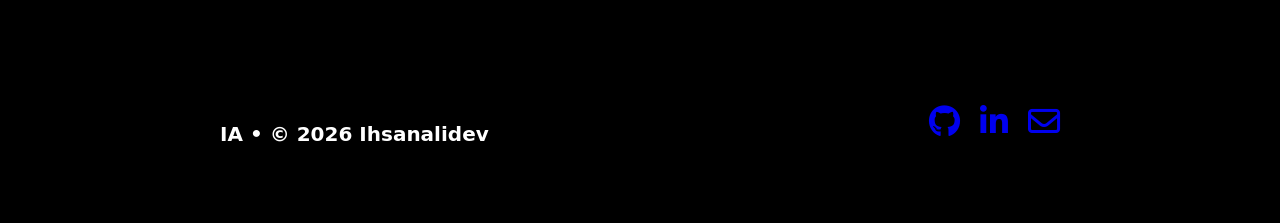
==== commit 093d7670: "update certificate" ====
--- a/achievements.html
+++ b/achievements.html
@@ -27,7 +27,7 @@
 
         <div class="achievement-card">
             <div class="achievement-img">
-                <img src="assets/img/certificate1.webp" alt="Google AI Program Certificate">
+                <img src="assets/img/certificate1.png" alt="Google AI Program Certificate">
             </div>
 
             <div class="achievement-content">
@@ -41,7 +41,7 @@
 
         <div class="achievement-card">
             <div class="achievement-img">
-                <img src="assets/img/certificate1.webp" alt="Google AI Program Certificate">
+                <img src="assets/img/certificate1.png" alt="Google AI Program Certificate">
             </div>
 
             <div class="achievement-content">
@@ -55,7 +55,7 @@
 
         <div class="achievement-card">
             <div class="achievement-img">
-                <img src="assets/img/certificate1.webp" alt="Google AI Program Certificate">
+                <img src="assets/img/certificate1.png" alt="Google AI Program Certificate">
             </div>
 
             <div class="achievement-content">
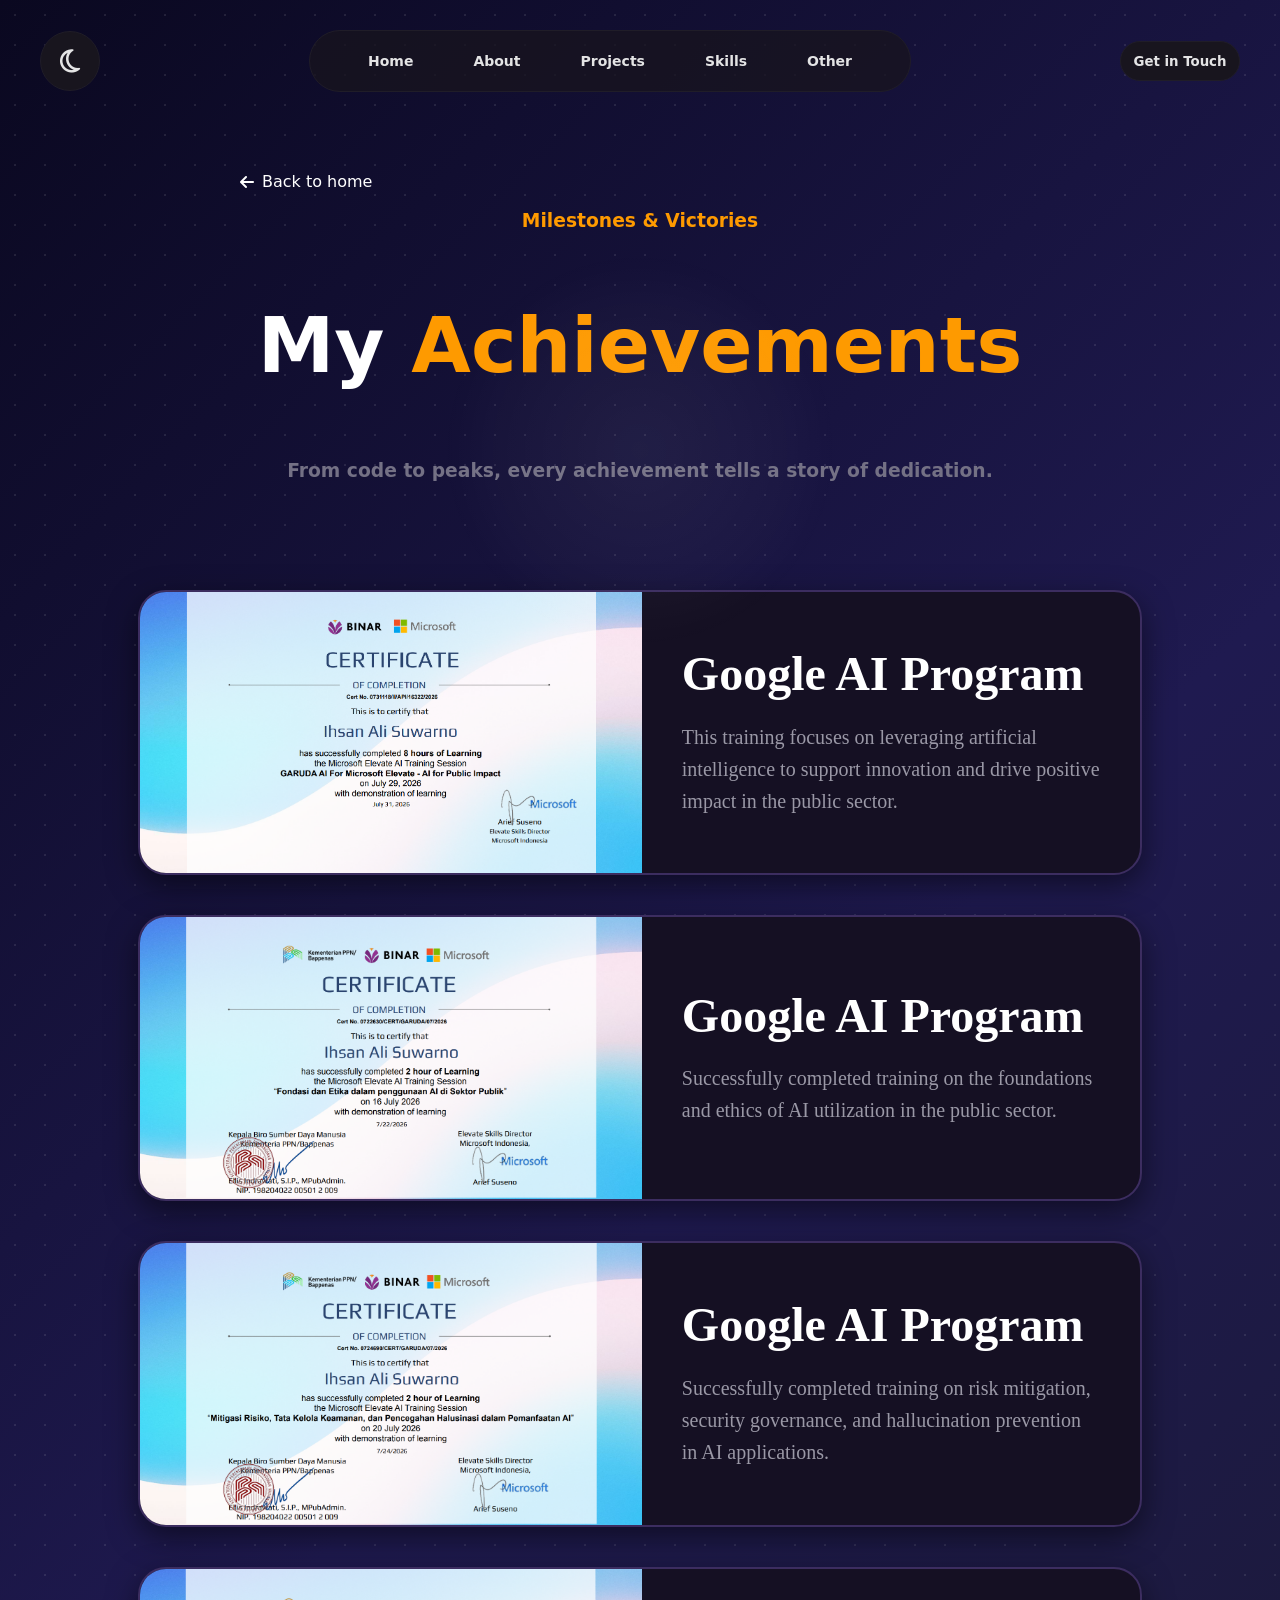
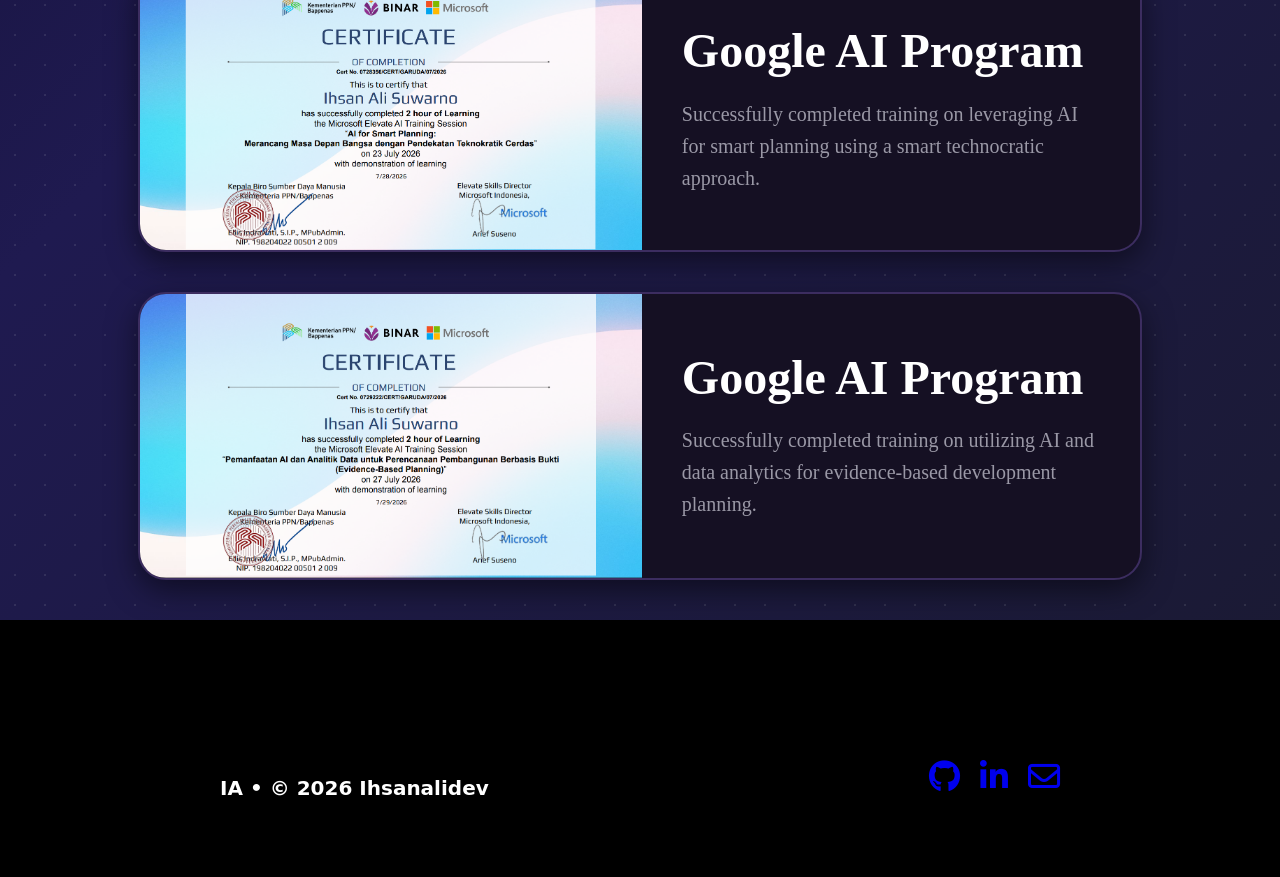
==== commit 37369fb4: "update 4 cerificate" ====
--- a/achievements.html
+++ b/achievements.html
@@ -33,36 +33,59 @@
             <div class="achievement-content">
                 <h1 class="achievement-title">Google AI Program</h1>
                 <p class="achievement-desc">
-                    Completed Google's 5-week intensive AI training program. 
-                    Mastered foundational concepts in AI & how to integrate it into business.
+                    This training focuses on leveraging artificial intelligence to support innovation and drive positive impact in the public sector.
                 </p>
             </div>
         </div>
 
         <div class="achievement-card">
             <div class="achievement-img">
-                <img src="assets/img/certificate1.png" alt="Google AI Program Certificate">
+                <img src="assets/img/certificate2.png" alt="Google AI Program Certificate">
             </div>
 
             <div class="achievement-content">
                 <h1 class="achievement-title">Google AI Program</h1>
                 <p class="achievement-desc">
-                    Completed Google's 5-week intensive AI training program. 
-                    Mastered foundational concepts in AI & how to integrate it into business.
+                    Successfully completed training on the foundations and ethics of AI utilization in the public sector.
                 </p>
             </div>
         </div>
 
         <div class="achievement-card">
             <div class="achievement-img">
-                <img src="assets/img/certificate1.png" alt="Google AI Program Certificate">
+                <img src="assets/img/certificate3.png" alt="Google AI Program Certificate">
             </div>
 
             <div class="achievement-content">
                 <h1 class="achievement-title">Google AI Program</h1>
                 <p class="achievement-desc">
-                    Completed Google's 5-week intensive AI training program. 
-                    Mastered foundational concepts in AI & how to integrate it into business.
+                    Successfully completed training on risk mitigation, security governance, and hallucination prevention in AI applications.  
+                </p>
+            </div>
+        </div>
+
+        <div class="achievement-card">
+            <div class="achievement-img">
+                <img src="assets/img/certificate4.png" alt="Google AI Program Certificate">
+            </div>
+
+            <div class="achievement-content">
+                <h1 class="achievement-title">Google AI Program</h1>
+                <p class="achievement-desc">
+                    Successfully completed training on leveraging AI for smart planning using a smart technocratic approach.
+                </p>
+            </div>
+        </div>
+
+        <div class="achievement-card">
+            <div class="achievement-img">
+                <img src="assets/img/certificate5.png" alt="Google AI Program Certificate">
+            </div>
+
+            <div class="achievement-content">
+                <h1 class="achievement-title">Google AI Program</h1>
+                <p class="achievement-desc">
+                    Successfully completed training on utilizing AI and data analytics for evidence-based development planning.
                 </p>
             </div>
         </div>
